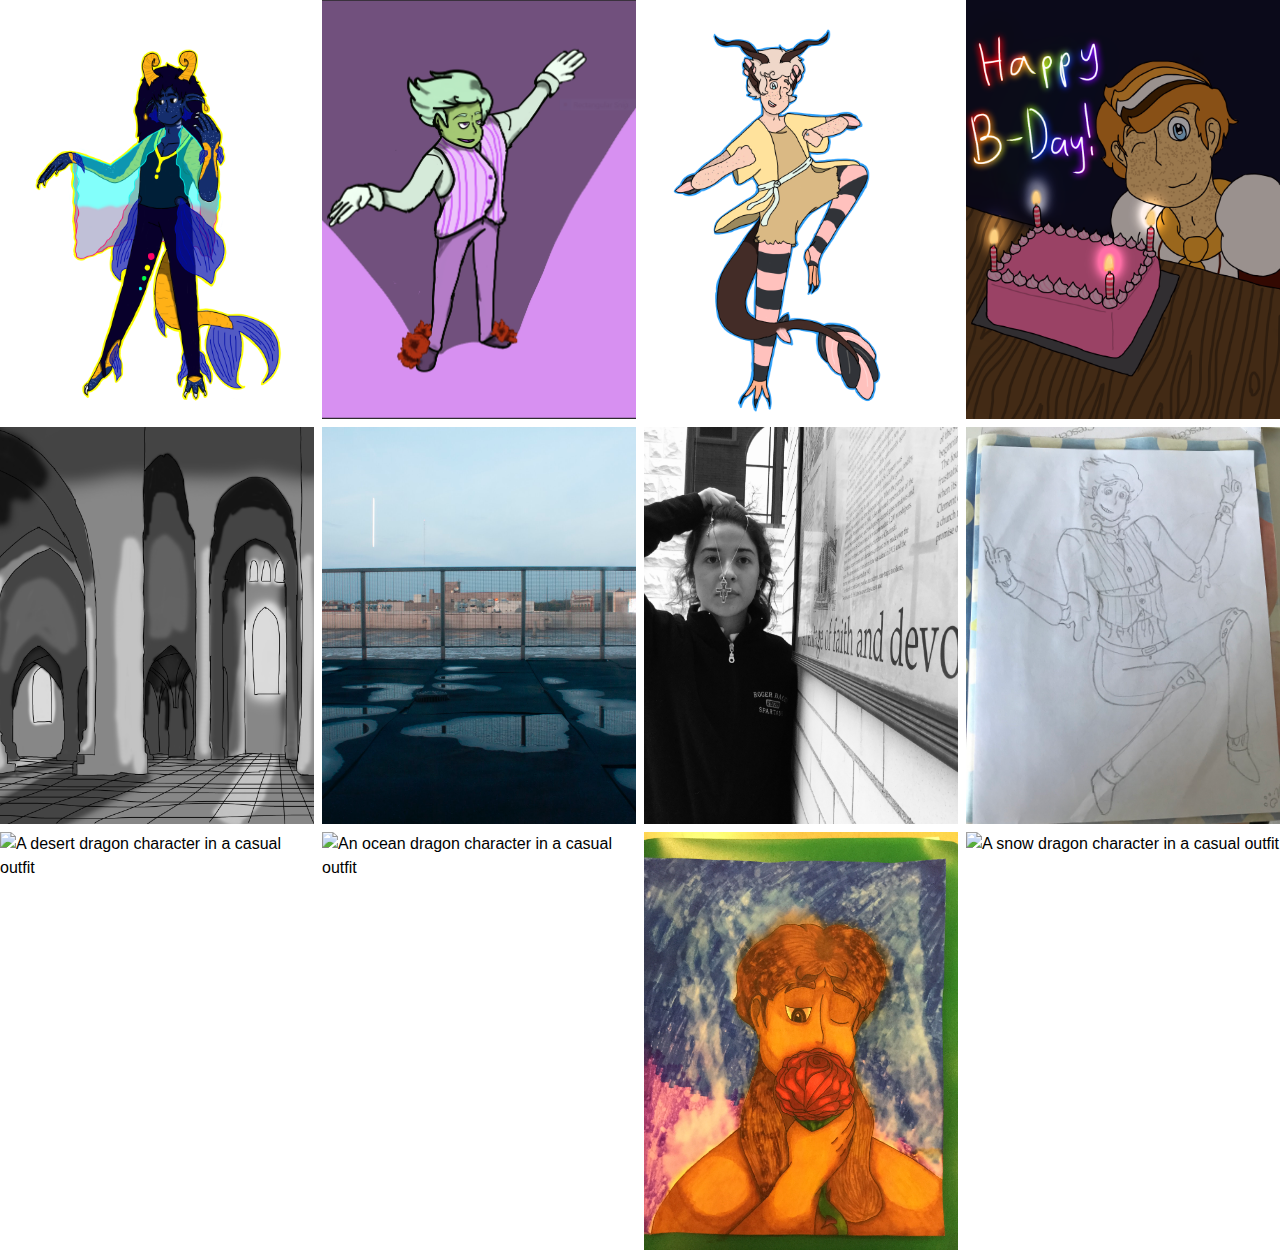
==== gallery.html @ 5d450ca5 "initial commit" ====
<!DOCTYPE html>
<html lang="en">
<head>
    <meta charset="UTF-8">
    <meta name="viewport" content="width=device-width, initial-scale=1.0">
    <link rel="stylesheet" href="css/styles.css">
    <title>Gallery</title>
</head>
<body>
    <div class="gallery-grid">
        <img src="img/gallery css 1.png" alt="A colorful dragon character" class="gallery-img">
        <img src="img/gallery css 2.png" alt="A pink and green character" class="gallery-img">
        <img src="img/gallery css 3.png" alt="A neutral-colored dragon character" class="gallery-img">
        <img src="img/gallery css 4.png" alt="A freckled boy with a birthday cake" class="gallery-img">
        <img src="img/gallery css 5.png" alt="A grayscale drawing of the interior of a church" class="gallery-img">
        <img src="img/gallery css 6.png" alt="A photograph of puddles reflecting a fence" class="gallery-img">
        <img src="img/gallery css 7.jpg" alt="A photograph of a girl with a cross necklace" class="gallery-img">
        <img src="img/gallery css 8.HEIC" alt="A candy gore-inspired drawing of a confectioner" class="gallery-img">
        <img src="img/gallery css 9.png" alt="A desert dragon character in a casual outfit" class="gallery-img">
        <img src="img/gallery css 10.png" alt="An ocean dragon character in a casual outfit" class="gallery-img">
        <img src="img/gallery css 11.JPG" alt="A boy with a rose" class="gallery-img">
        <img src="img/gallery css 12.png" alt="A snow dragon character in a casual outfit" class="gallery-img">
    </div>
</body>
</html>
---- css/styles.css ----
html {
  font-size: 100%;
  line-height: 1.5rem;
  box-sizing: border-box;
  font-family: Arial, Helvetica, sans-serif;
}

body {
  margin: 0 auto;
  padding: 0;
  min-height: 100vh;
  max-width: 1400px;
}

*,
*::before,
*::after {
  box-sizing: inherit;
}

img {
  width: 100%;
  height: auto;
  display: block;
}

.grid-container > div {
  padding: 1rem;
  background-color: lightgray;
}

.grid-container > div:nth-child(odd) {
  background-color: lightgreen;
}

.grid-container {
  display: grid;
  grid-template-columns: 1fr 1fr 1fr;
  grid-template-columns: repeat(9, 1fr);
  grid-template-columns: 1fr 4fr 2fr;

  grid-template-rows: minmax(100px, auto) minmax(100px, auto) minmax(
      400px,
      auto
    );
  grid-auto-rows: minmax(100px, auto);
  grid-gap: 1rem;

  align-items: stretch;

  justify-items: stretch;
}

.item1 {
  grid-column: 1 / -1;
}

.item2 {
  grid-column: 1 / 3;
  grid-row: 2 / 4;
}

.item3 {
  align-self: end;
}

.gallery-grid {
  display: grid;
  grid-template-columns: 1fr 1fr 1fr;
  grid-template-columns: repeat(3, 1fr);
  grid-template-columns: repeat(auto-fit, minmax(300px, 1fr));
  grid-gap: 0.5rem;
}

.gallery-img {
  height: 100%;
  object-fit: cover;
}
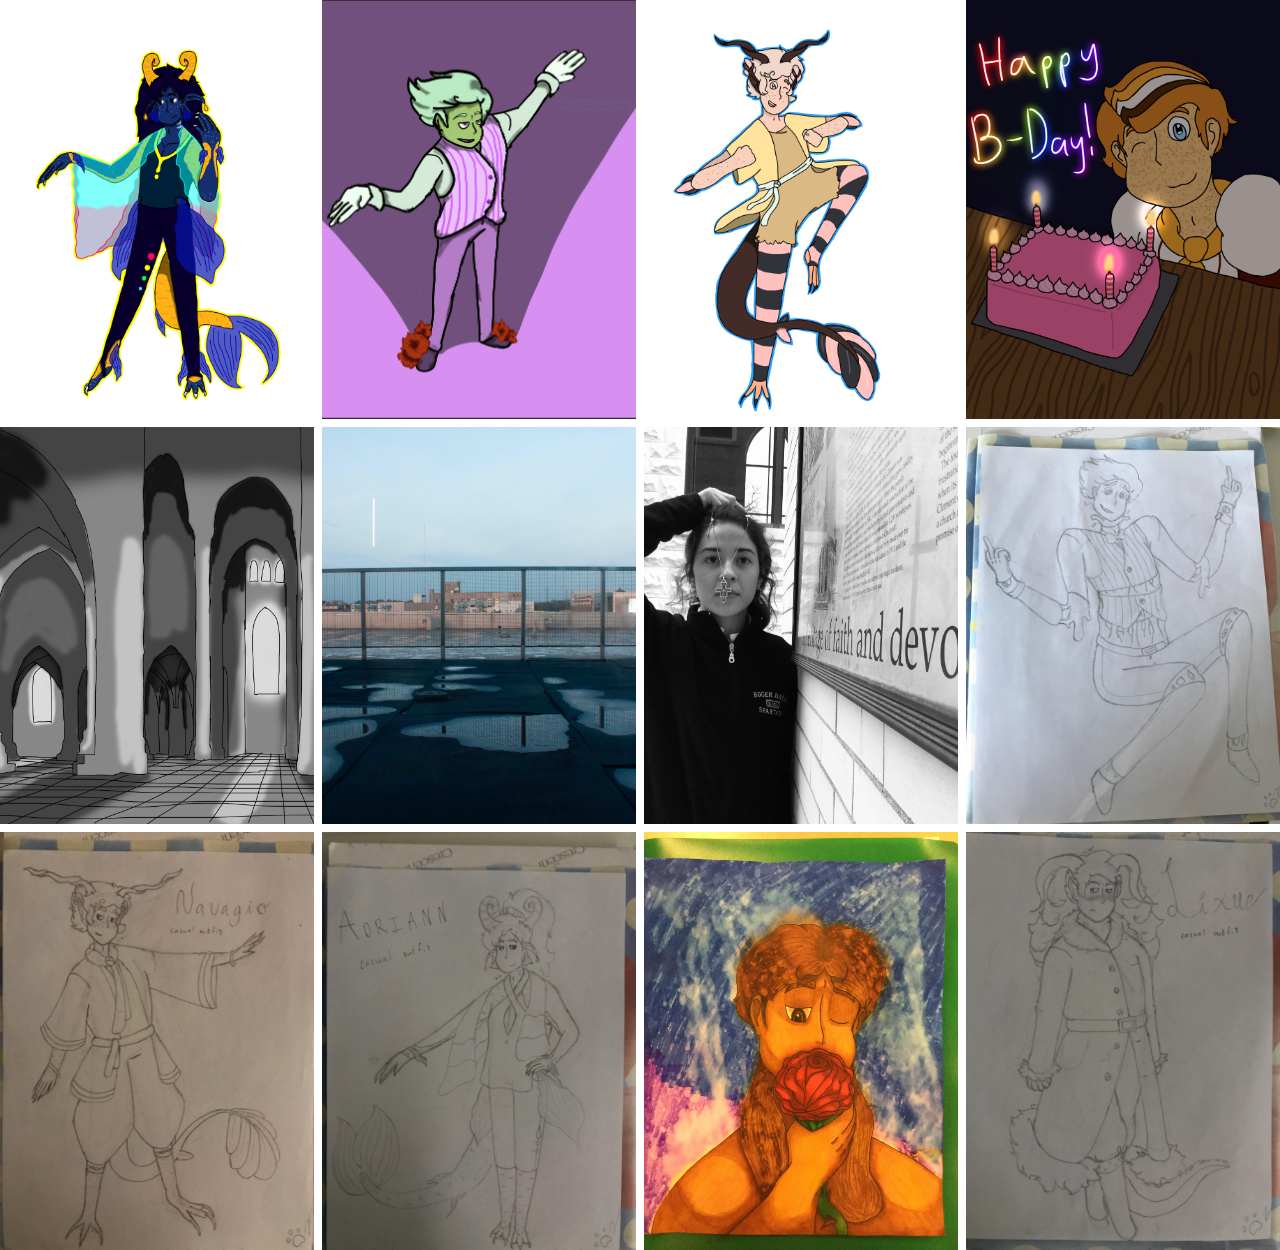
==== commit 226b6eca: "optimized images" ====
--- a/gallery.html
+++ b/gallery.html
@@ -13,13 +13,13 @@
         <img src="img/gallery css 3.png" alt="A neutral-colored dragon character" class="gallery-img">
         <img src="img/gallery css 4.png" alt="A freckled boy with a birthday cake" class="gallery-img">
         <img src="img/gallery css 5.png" alt="A grayscale drawing of the interior of a church" class="gallery-img">
-        <img src="img/gallery css 6.png" alt="A photograph of puddles reflecting a fence" class="gallery-img">
+        <img src="img/gallery css 6.jpg" alt="A photograph of puddles reflecting a fence" class="gallery-img">
         <img src="img/gallery css 7.jpg" alt="A photograph of a girl with a cross necklace" class="gallery-img">
-        <img src="img/gallery css 8.HEIC" alt="A candy gore-inspired drawing of a confectioner" class="gallery-img">
-        <img src="img/gallery css 9.png" alt="A desert dragon character in a casual outfit" class="gallery-img">
-        <img src="img/gallery css 10.png" alt="An ocean dragon character in a casual outfit" class="gallery-img">
+        <img src="img/gallery css 8.jpg" alt="A candy gore-inspired drawing of a confectioner" class="gallery-img">
+        <img src="img/gallery css 9.jpg" alt="A desert dragon character in a casual outfit" class="gallery-img">
+        <img src="img/gallery css 10.jpg" alt="An ocean dragon character in a casual outfit" class="gallery-img">
         <img src="img/gallery css 11.JPG" alt="A boy with a rose" class="gallery-img">
-        <img src="img/gallery css 12.png" alt="A snow dragon character in a casual outfit" class="gallery-img">
+        <img src="img/gallery css 12.jpg" alt="A snow dragon character in a casual outfit" class="gallery-img">
     </div>
 </body>
 </html>--- a/css/styles.css
+++ b/css/styles.css
@@ -3,12 +3,13 @@
   line-height: 1.5rem;
   box-sizing: border-box;
   font-family: Arial, Helvetica, sans-serif;
+  height: 100%;
 }
 
 body {
   margin: 0 auto;
   padding: 0;
-  min-height: 100vh;
+  height: 100vh;
   max-width: 1400px;
 }
 
@@ -70,6 +71,7 @@
   grid-template-columns: repeat(3, 1fr);
   grid-template-columns: repeat(auto-fit, minmax(300px, 1fr));
   grid-gap: 0.5rem;
+  height: 100%;
 }
 
 .gallery-img {
